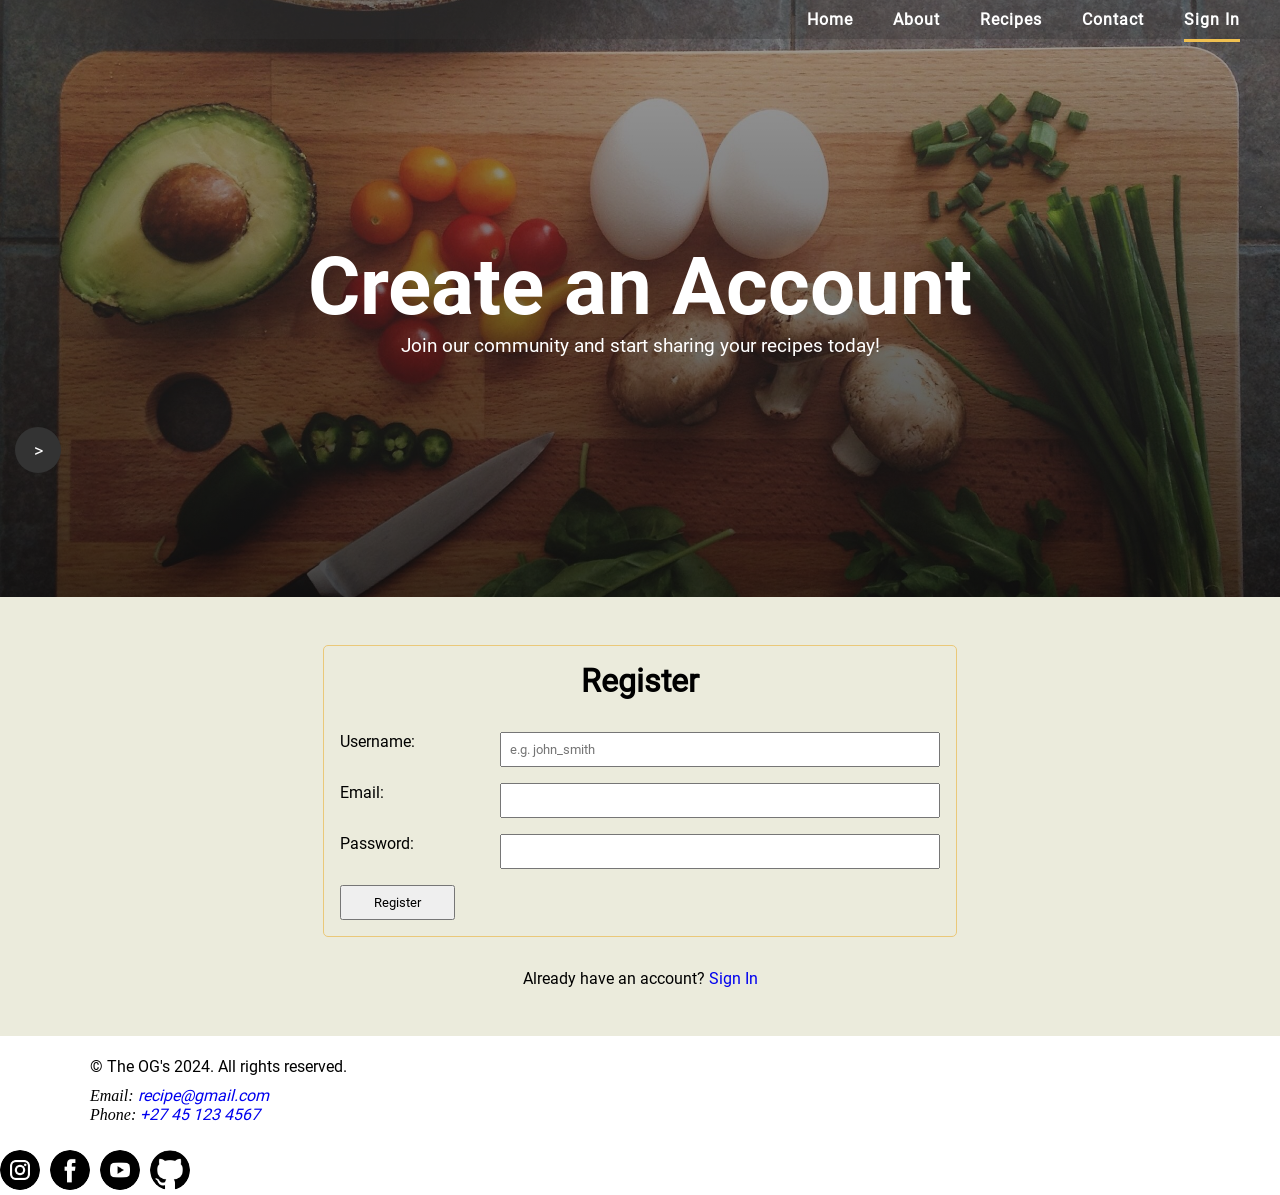
==== register.html @ 09a9b8b5 "Initial upload" ====
<!DOCTYPE html>
<html lang="en">
  <head>
    <meta charset="UTF-8" />
    <meta name="viewport" content="width=device-width, initial-scale=1.0" />
    <title>Register | Recipes</title>
    <link rel="stylesheet" type="text/css" href="style.css" />
  </head>
  <body>
    <nav class="navbar">
      <ul class="nav-list">
        <li class="nav-item">
          <a href="index.html" class="nav-link">Home</a>
        </li>
        <li class="nav-item">
          <a href="about.html" class="nav-link">About</a>
        </li>
        <li class="nav-item">
          <a href="recipes.html" class="nav-link">Recipes</a>
        </li>
        <li class="nav-item">
          <a href="contact.html" class="nav-link">Contact</a>
        </li>
        <li class="nav-item">
          <a href="signIn.html" class="nav-link active">Sign In</a>
        </li>
      </ul>
    </nav>

    <!--start Sidebar-->
    <!-- Toggle checkbox (hidden) -->
    <input type="checkbox" id="toggle-sidebar" class="toggle-checkbox" />

    <!-- Label acting as a button -->
    <label for="toggle-sidebar" class="toggle-button"></label>
    <div class="sidebar">
      <nav>
        <ul>
          <li><a href="#">Home</a></li>
          <li><a href="#">About</a></li>
          <li><a href="#">Services</a></li>
          <li><a href="#">Contact</a></li>
        </ul>
      </nav>
    </div>
    <!--end Sidebar-->

    <header>
      <h1>Create an Account</h1>
      <p>Join our community and start sharing your recipes today!</p>
    </header>

    <main>
      <section id="signup-sn">
        <section class="container">
          <form action="register_user.html" method="post">
            <h2>Register</h2>
            <label for="new-username"
              >Username:
              <input
                type="text"
                id="new-username"
                name="username"
                placeholder="e.g. john_smith"
                required
            /></label>
            <label for="email"
              >Email: <input type="email" id="email" name="email" required
            /></label>

            <label for="new-password"
              >Password:
              <input type="password" id="new-password" name="password" required
            /></label>
            <input type="submit" value="Register" />
          </form>
          <p>Already have an account? <a href="signIn.html">Sign In</a></p>
        </section>
      </section>
    </main>
    <script src="navigator-info.js"></script>
    <footer>
      <section class="container">
        <p>&copy; The OG's 2024. All rights reserved.</p>
        <address role="contentinfo">
          Email: <a href="mailto:recipe@gmail.com">recipe@gmail.com</a><br />
          Phone: <a href="tel:+27451234567">+27 45 123 4567</a>
        </address>
      </section>
      <!--Begin social buttons-->

      <!--TODO replace links with relevant locations-->
      <div class="social-buttons">
        <a
          href="https://www.instagram.com"
          class="social-button instagram"
          aria-label="Instagram"
          target="_blank"
        ></a>
        <a
          href="https://www.facebook.com"
          class="social-button facebook"
          aria-label="Facebook"
          target="_blank"
        ></a>
        <a
          href="https://www.youtube.com"
          class="social-button youtube"
          aria-label="YouTube"
          target="_blank"
        ></a>
        <a
          href="https://www.github.com"
          class="social-button github"
          aria-label="GitHub"
          target="_blank"
        ></a>
      </div>
      <!--End social buttons-->
    </footer>
  </body>
</html>
---- style.css ----
/************** DEFAULT CSS ACROSS ALL PAGES ************/

/* use fonts */
@font-face {
  font-family: Roboto-Regular;
  src: url("font/Roboto-Regular.ttf");
}

@font-face {
  font-family: Roboto-Bold;
  src: url("font/Roboto-Bold.ttf");
}

/* remove default browser paddings and margins */
* {
  padding: 0;
  margin: 0;
}

 /* Center align the overlay content */
 .overlay {
  display: flex; /* Enable flexbox */
  flex-direction: column; /* Stack children vertically */
  align-items: center; /* Center items horizontally */
  justify-content: center; /* Center items vertically */
  height: 100%; /* Full height of the header */
  text-align: center; /* Center text */
}

/* Style for the search bar */
.search-bar {
  display: flex; /* Flexbox for horizontal alignment */
  align-items: center; /* Center items vertically */
  margin: 20px 0; /* Add vertical space */
}

#searchRecipeTab {
  width: 300px; /* Adjust width to your preference */
  padding: 10px; /* Padding for comfort */
  border: 2px solid #ccc; /* Border style */
  border-radius: 20px; /* Rounded edges for oval shape */
  outline: none; /* Remove default outline */
  font-size: 16px; /* Font size */
}

/* Style for the search button */
button {
  padding: 10px 20px; /* Padding for the button */
  border: none; /* Remove default border */
  border-radius: 20px; /* Rounded edges for oval shape */
  background-color: #28a745; /* Green background */
  color: white; /* Text color */
  font-size: 16px; /* Font size */
  cursor: pointer; /* Pointer cursor on hover */
  margin-left: 10px; /* Space between search bar and button */
}

/* Optional: Add hover effect for button */
button:hover {
  background-color: #218838; /* Darker green on hover */
}

h1 {
  font-family: Roboto-Bold;
  font-weight: bold;
}

h2,
h3,
a,
p,
textarea,
input,
label {
  font-family: Roboto-Regular;
}

a {
  text-decoration: none;
}

.btn {
  text-decoration: none;
  padding: 1.5rem 4rem;
  color: rgb(32, 29, 22);
  background-color: #dfcb1a;
  margin-top: 1rem;
  border-radius: 5px;
  font-weight: bold;
  border: none;
}

.btn:hover {
  background-color: #e7d645;
  transition: all 500ms ease-in;
  cursor: pointer;
}

.active {
  border-bottom: 3px #f0c050 solid;
}

hr {
  display: block;
  margin-bottom: 2rem;
  border: 0;
  border-top: 1px #c4c9c9 solid;
  width: 100%;
}
/*--------------------------------------------------------------------------------------------------------------*/
/* Begin Navbar */
.navbar {
  width: 100%;
  display: flex;
  justify-content: flex-end; /* Aligns items to the right */
  align-items: center; /* Centers items vertically within the navbar */
  background-color: rgba(51, 51, 51, 0.3); /* Transparent background */
  position: fixed; /* Fix the navbar at the top */
  top: 0;
  right: 0;
  z-index: 1000;
  padding: 10px 20px;
  box-sizing: border-box;
}

/* List styling */
.nav-list {
  list-style-type: none;
  display: flex;
  margin: 0;
  padding: 0;
}

/* Nav items */
.nav-item {
  margin: 0 20px; /* Space between the links */
}

/* Nav links */
.nav-link {
  text-decoration: none;
  color: white; /* Text color */
  font-size: 16px;
  font-weight: 600;
  position: relative;
  padding: 10px 0; /* Padding for the links */
  transition: color 0.3s; /* Smooth color transition */
  letter-spacing: 1px;
}

/* Hover effect */
.nav-link::after {
  content: "";
  position: absolute;
  left: 0;
  right: 0;
  bottom: -5px; /* Position underline further from the text */
  height: 3px;
  background-color: transparent; /* Start with no color */
  transition: background-color 0.3s, transform 0.3s; /* Smooth transition */
  transform: scaleX(0); /* Start with the underline not visible */
}

/* Hover effect color change */
.nav-link:hover::after {
  background-color: #f0c050; /* Use a color similar to the underline in the image */
  transform: scaleX(1); /* Expand underline on hover */
}
/*End of navbar*/

/*--------------------------------------------------------------------------------------------------------------*/
/* begin Responsive Design for navbar*/
@media (max-width: 992px) {
  .nav-link {
    font-size: 14px; /* Slightly smaller text on smaller screens */
  }
}

@media (max-width: 768px) {
  .navbar {
    padding: 10px; /* Adjust padding for smaller screens */
  }

  .nav-list {
    gap: 10px; /* Reduce space between items */
  }
}

@media (max-width: 576px) {
  .nav-link {
    font-size: 12px; /* Even smaller text on very small screens */
    padding: 8px 0;
  }
}
/*end responsive design for navbar*/
/*--------------------------------------------------------------------------------------------------------------*/
/*Begin Sidebar*/

.toggle-checkbox {
  /*start by hiding the checkbox*/
  display: none;
}

.sidebar {
  position: fixed;
  top: 50%; /* Move to the middle of the screen */
  left: -300px;
  transform: translateY(-50%); /* Center vertically */
  width: 250px;
  height: auto; /* Adjust height based on content */
  background-color: #333;
  padding: 20px;
  transition: left 0.3s ease;
}

.sidebar nav ul {
  list-style-type: none;
  padding: 0;
}

.sidebar nav ul li {
  margin: 15px 0;
}

.sidebar nav ul li a {
  color: white;
  text-decoration: none;
  display: block;
}

/* Toggle button styling */
.toggle-button {
  position: fixed;
  top: 50%; /* Move to the middle of the screen */
  left: 15px;
  font-size: 18px; /* Smaller font size for the arrow */
  background: #333;
  color: white;
  padding: 8px;
  cursor: pointer;
  transition: left 0.3s ease; /* Smooth transition */
  z-index: 10; /* Ensure the button is on top */
  width: 30px;
  height: 30px;
  border-radius: 50%; /* Fully round  */
  text-align: center;
  display: flex;
  align-items: center;
  justify-content: center;
  transform: translateY(-50%); /* Center button vertically */
  border: none;
}

/* Arrow icon instead of text */
.toggle-button::after {
  content: ">"; /* Arrow symbol */
  font-size: 18px;
}

/* When the checkbox is checked, move the sidebar into view */
.toggle-checkbox:checked + .toggle-button + .sidebar {
  left: 0;
}

/* When sidebar is shown, shift toggle button */
.toggle-checkbox:checked + .toggle-button {
  left: 265px; /* Adjust based on sidebar width */
}
/*end Sidebar*/
/*--------------------------------------------------------------------------------------------------------------*/
/* Begin Responsive Design for sidebar*/
@media (max-width: 992px) {
  /* Adjust sidebar width for medium screens */
  .sidebar {
    width: 200px;
  }

  /* Adjust button position for medium screens */
  .toggle-button {
    left: 5px; /* Adjust as needed */
  }
}

@media (max-width: 768px) {
  /* Further adjust sidebar width for smaller screens */
  .sidebar {
    width: 150px;
  }

  /* Adjust button position for smaller screens */
  .toggle-button {
    left: 0; /* Move button closer to the screen edge */
  }
}

@media (max-width: 576px) {
  /* Adjust sidebar width for very small screens */
  .sidebar {
    width: 120px;
  }

  /* Adjust button position for very small screens */
  .toggle-button {
    left: 0; /* Ensure button is always visible */
  }
}
/* End Responsive Design for sidebar*/
/*--------------------------------------------------------------------------------------------------------------*/

/*Start Social buttons*/
.social-buttons {
  margin-top: 10px;
  display: flex;
  gap: 10px; /* Space between buttons */
}

.social-button {
  width: 40px;
  height: 40px;
  display: inline-block;
  background-size: cover; /* Cover background with icons */
  border-radius: 50%; /* Make buttons circular */
  transition: transform 0.3s, opacity 0.3s; /* Smooth hover effect */
}

/* Hover Effect */
.social-button:hover {
  transform: scale(1.1); /* Slightly enlarge on hover */
  opacity: 0.8; /* Reduce opacity on hover */
}

/* Specific Social Icons */
.social-button.instagram {
  background-image: url("img/instagram.png"); /* Replace with your icon paths */
}

.social-button.facebook {
  background-image: url("img/facebook.png");
}

.social-button.youtube {
  background-image: url("img/youtube.png");
}

.social-button.github {
  background-image: url("img/github.png");
}

/* container to wrap max width on all content */
.container {
  max-width: 1100px;
  margin: 0 auto;
  padding: 3rem 1rem;
}
main {
  background-color: #ebebdc;
}

/* header section of every page */
/*---------------------------------------------------------------------------------------------------*/
header {
  display: flex;
  flex-direction: column;
  align-items: center;
  text-align: center;
  padding: clamp(8rem, 30%, 15rem) 1rem; /* the vertical padding must 30% of parent but >= 8rem and <= 13rem */
  background: linear-gradient(rgba(0, 0, 0, 0.3), rgba(0, 0, 0, 0.7)),
    /* bottom, image */ url("img/avocado-bg.jpg");
  background-size: cover;
  background-position: 20% 10%;
  color: white;
}

header h1 {
  font-size: 5em;
  font-weight: 800;
}

header p {
  font-size: 1.2em;
}

#explore-btn {
  text-decoration: none;
  box-sizing: border-box;
  padding: 1.5rem 4rem;
  color: rgb(32, 29, 22);
  background-color: #dfcb1a;
  margin-top: 1rem;
  border-radius: 50px;
  font-weight: bold;
}

#explore-btn:hover {
  background-color: #e7d645;
  transition: all 300ms ease-in;
}
header span {
  color: #f0c050;
}

/* end of header section*/
/*--------------------------------------------------------------------------------------------------------------*/

/* section headings */
section h2 {
  text-align: center;
  margin-bottom: 2rem;
  font-size: 2rem;
  font-weight: bold;
}

/* form elements */
/*--------------------------------------------------------------------------------------------------------------*/
form {
  display: flex;
  flex-direction: column;
  max-width: 600px;
  padding: 1rem;
  width: 100%;
  border: 1px solid #eac879;
  border-radius: 5px;
  margin-bottom: 2rem;
}

label {
  display: flex;
  justify-content: space-between;
  margin-bottom: 1rem;
}
input,
textarea {
  width: 70%;
  padding: 0.5rem;
}

input[type="submit"] {
  width: fit-content;
  padding: 0.5rem 2rem;
}

textarea {
  resize: none;
  min-height: 10rem;
}

#frequency {
  padding: 0.5rem 2rem;
}

/* forms across all pages */
#login-sn .container,
#contact-sn .container,
#signup-sn .container {
  display: flex;
  flex-direction: column;
  align-items: center;
  justify-content: center;
}

/* end form style */
/*--------------------------------------------------------------------------------------------------------------*/

/* footer */
/*--------------------------------------------------------------------------------------------------------------*/

footer p {
  display: inline-block;
}

footer p,
footer address,
.social-buttons {
  margin: 5px 0;
}

footer .container {
  display: flex;
  flex-direction: column;
  align-items: flex-start;
  padding: 1rem; /* Adjust padding as needed */
}

address {
  float: right;
}

/* end footer */
/*--------------------------------------------------------------------------------------------------------------*/

/********************************* HOME PAGE ********************************/
.card {
  box-shadow: 0 4px 8px rgba(0, 0, 0, 0.1); /* Soft shadow for depth */
}

/* Hover effect for cards */
.card:hover {
  transform: translateY(-5px); /* Slightly lift the card */
  box-shadow: 0 8px 16px rgba(0, 0, 0, 0.1); /* Deepen the shadow */
  transition: transform 0.3s, box-shadow 0.5s; /* Smooth hover effect */
}
.main-content .description {
  text-align: center;
  margin-bottom: 2rem;
  color: rgb(32, 29, 22);
}
/* features section on home page */
#features article {
  padding: 0;
  column-count: 3;
  column-gap: 1rem;
}

#features hgroup {
  text-align: center;
  background-color: #f0c050;
  padding: 2rem;
  border-radius: 5px;
  min-height: 10rem;
  aspect-ratio: 1.8 / 1;
}

#features hgroup h3 {
  margin-bottom: 1rem;
}

#features hgroup p {
  color: rgb(32, 29, 22);
}

/* latest recipes section on home page */
#latest-recipes {
  background: rgb(245, 244, 238);
}

#latest-recipes p {
  text-align: center;
}

#latest-recipes ul {
  list-style: none;
  display: flex;
  justify-content: space-between;
  gap: 1rem;
}

#latest-recipes ul li {
  text-align: center;
  background-color: #ffffff;
  flex: 1;
  overflow: hidden;
  border-radius: 5px;
}

#latest-recipes li img {
  height: auto;
  width: 100%; /* ie8 */
  aspect-ratio: 1 / 1;
  object-fit: cover;
}

#latest-recipes li article {
  box-sizing: border-box;
  width: 100%; /* ie8 */
  padding: 1rem;
}

#latest-recipes li h3 {
  color: black;
}
#latest-recipes li p {
  color: #605e5e;
}

#latest-recipes li a {
  text-decoration: none;
  box-sizing: border-box;
  display: inline-block;
  max-height: 10%;
}

/* explore recipes section on home page */
#explore-sn {
}
#explore-sn .container {
  display: flex;
  flex-direction: column;
  align-items: center;
  width: 100%;
}

#explore-sn .container p {
  margin-bottom: 2rem;
  text-align: center;
}

#explore-sn .container ul {
  display: flex;
  justify-content: space-between;
  gap: 1rem;
  list-style: none;
  flex: 1;
  width: 100%;
}

#explore-sn .container li {
  width: 100%;
}

/* explore section image links */
.explore-link {
  display: inline-block;
  box-sizing: border-box;
  width: 100%;
  height: 100%;
  padding: clamp(5rem, 60%, 10rem) 0;
  background-size: cover;
  color: transparent;
  text-decoration: none;
  font-size: 2rem;
  text-align: center;
  border-radius: 5px;
  font-weight: bold;
}

li:nth-child(1) .explore-link {
  background-image: url("foodImages/food1.jpeg");
}

li:nth-child(1) .explore-link:hover {
  background: linear-gradient(rgba(0, 0, 0, 0.5), rgba(0, 0, 0, 0.5)),
    /* bottom, image */ url("foodImages/food1.jpeg");
  background-size: cover;
  transition: all 500ms ease-in;
  color: white;
}

li:nth-child(2) .explore-link {
  background-image: url("foodImages/cheesecake.jpg");
}

li:nth-child(2) .explore-link:hover {
  background: linear-gradient(rgba(0, 0, 0, 0.5), rgba(0, 0, 0, 0.5)),
    /* bottom, image */ url("foodImages/cheesecake.jpg");
  background-size: cover;
  transition: all 500ms ease-in;
  color: white;
}

li:nth-child(3) .explore-link {
  background-image: url("foodImages/italian.jpg");
}

li:nth-child(3) .explore-link:hover {
  background: linear-gradient(rgba(0, 0, 0, 0.5), rgba(0, 0, 0, 0.5)),
    /* bottom, image */ url("foodImages/italian.jpg");
  background-size: cover;
  transition: all 500ms ease-in;
  color: white;
}

#reviews-sn {
  padding-bottom: 4rem;
  background: rgb(245, 244, 238);
}

.slide-container {
  overflow-x: hidden;
  white-space: nowrap;
}
#reviews-sn .slide-container-inner {
  display: flex;
  white-space: nowrap;
  width: max-content;
}

.user-review {
  display: flex;
  gap: 1rem;
  background-color: #f0c050;
  padding: 2rem;
  border-radius: 5px;
  text-align: left;
  max-width: 400px;
  white-space: wrap;
  margin-right: 0.5rem;
  min-height: 8rem;
}

.user-review img {
  max-height: 2.5rem;
  aspect-ratio: 1 / 1;
}

.user-review hgroup {
  display: flex;
  flex-direction: column;
  height: 100%;
}
.user-review hgroup p {
  text-align: left;
  color: rgb(32, 29, 22);
}

.review-author {
  margin-top: auto;
}

@keyframes scroll {
  from {
    transform: translateX(0); /* Start from the beginning */
  }
  to {
    transform: translateX(
      -50%
    ); /* Move the entire container by 50% of its width */
  }
}
/* newsletter section */
#newsletter .container {
  padding: 8rem 0;
}

#newsletter {
  width: 100%;
  background: linear-gradient(rgba(0, 0, 0, 0.6), rgba(0, 0, 0, 0.5)),
    /* bottom, image */ url("img/spices.jpg");
  background-size: cover;
  background-position: 20% 35%;
  color: white;
}

#newsletter form {
  border: none;
  margin-bottom: 0;
}

.newsletter-content {
  display: flex;
  justify-content: space-between;
  align-items: center;
}

.newsletter-content p,
.newsletter-content form {
  font-size: 1.3em;
}

.newsletter-content p {
  max-width: 30rem;
  margin-right: 5rem;
  color: rgb(232, 232, 232);
}

/*Submit Recipe Page----------------------------------------------------------------------------------------*/
#submit-recipe {
  background-color: #f0efc6;
}
#submit-recipe .container {
  display: flex;
  justify-content: center;
  align-items: center;
  min-height: 100vh;
}
#recipe-name:focus {
  outline: none;
  border-color: rgb(248, 232, 1);
  box-shadow: 0 0 10px rgba(248, 232, 1);
}

#recipe-desc:focus {
  outline: none;
  border-color: rgb(248, 232, 1);
  box-shadow: 0 0 10px rgba(248, 232, 1);
}

/*Submit Recipe Page----------------------------------------------------------------------------------------*/

/*Recipe Page----------------------------------------------------------------------------------------*/
.recipe-dashboard {
  display: flex;
  justify-content: space-around;
}

.recipe-cards {
  display: flex;
  flex-wrap: wrap;
  justify-content: space-around;
}

.recipe-card {
  border: 1px solid #ddd;
  border-radius: 10px;
  box-shadow: 0 4px 8px rgba(0, 0, 0, 0.1);
  width: 250px; /* Fixed width */
  margin: 10px;
  overflow: hidden;

  transition: transform 0.3s ease, box-shadow 0.3s ease; /*allows if there are transistion effects that it is smooth and not instant*/
}

.recipe-card:hover {
  transform: scale(1.05); /*pop up card by 5 percent*/
  box-shadow: 0 8px 16px rgba(0, 0, 0, 0.2); /*enlarges the image and adds a box shadow where 0 is horizontal ofset, 8 is vertical offset , 16 is shadow raduis, 0.2 is 20 percent opacity*/
}
.recipe-card img {
  width: 100%;
  height: 150px;
  object-fit: cover;
}

.recipe-card h2 {
  font-size: 18px;
  padding: 10px;
}

.recipe-card .rating {
  padding: 0 10px;
}

.recipe-card .rating span {
  color: gold;
}

.recipe-card p {
  padding: 0 10px 10px;
  color: #555;
}

/* Responsive layout for smaller screens */
@media (max-width: 768px) {
  .recipe-card {
    width: calc(50% - 40px); /* Two cards per row */
  }
}

@media (max-width: 480px) {
  .recipe-card {
    width: 100%; /* One card per row */
  }
}

/*Recipe Page----------------------------------------------------------------------------------------*/
/********************** ABOUT PAGE ****************************/
#team .members {
  display: flex;
  justify-content: space-between;
}

#intro {
  background-color: #ebebdc;
  background-image: url("https://www.transparenttextures.com/patterns/food.png");
}

#intro-2 {
  background: rgb(245, 244, 238);
}
#intro h1,
#intro-2 h1 {
  font-size: 2rem;
  margin-bottom: 1rem;
}

#intro p,
#intro-2 p {
  color: rgb(32, 29, 22);
}

#intro h1 {
  margin: 1rem 0;
}

#intro hgroup,
#intro-2 hgroup {
  max-width: 35rem;
}
#intro .container,
#intro-2 .container {
  display: flex;
  justify-content: space-between;
  align-items: center;
}

#intro img,
#intro-2 img {
  max-height: 22rem;
  box-shadow: #333;
}

#team h1 {
  font-size: 2rem;
  margin-bottom: 2rem;
  text-align: center;
}
#team article h1 {
  font-size: 1.5rem;
}
#team article img {
  width: 100%;
  height: auto;
  aspect-ratio: 1 / 1;
  object-fit: cover;
}

#team .members hgroup {
  text-align: center;
  margin: 1rem;
}
#team article {
  max-width: 20rem;
  text-align: center;
  background-color: rgb(245, 244, 238);
  padding: 1rem;
  border-radius: 5px;
}
@media only screen and (max-width: 800px) {
  #intro .container,
  #intro-2 .container {
    flex-direction: column;
    text-align: center;
  }

  #team .members {
    flex-direction: column;
    align-items: center;
  }

  #team hgroup p {
    color: rgb(255, 254, 253);
  }

  #team article {
    margin-bottom: 1rem;
  }
}

@media only screen and (max-width: 650px) {
  /* media queries for forms */
  form {
    align-items: center;
    border: none;
  }
  label {
    flex-direction: column;
    width: 80%;
  }

  input,
  textarea {
    width: 100%;
  }

  /* media queries for features */
  #features article {
    column-count: 1;
    aspect-ratio: unset;
  }

  #features hgroup {
    margin-bottom: 1rem;
  }

  #latest-recipes ul {
    flex-direction: column;
  }

  /* media queries for explore section */
  #explore-sn .container ul {
    display: block;
  }

  .explore-link {
    width: 100%;
    padding: 5rem;
    margin-bottom: 1rem;
    margin-top: 0;
  }

  li:nth-child(1) .explore-link {
    background: linear-gradient(rgba(0, 0, 0, 0.5), rgba(0, 0, 0, 0.5)),
      /* bottom, image */ url("foodImages/food1.jpeg");
    background-size: cover;
    transition: all 500ms ease-in;
    color: white;
  }

  li:nth-child(2) .explore-link {
    background: linear-gradient(rgba(0, 0, 0, 0.5), rgba(0, 0, 0, 0.5)),
      /* bottom, image */ url("foodImages/cheesecake.jpg");
    background-size: cover;
    transition: all 500ms ease-in;
    color: white;
  }

  li:nth-child(3) .explore-link {
    background: linear-gradient(rgba(0, 0, 0, 0.5), rgba(0, 0, 0, 0.5)),
      /* bottom, image */ url("foodImages/italian.jpg");
    background-size: cover;
    transition: all 500ms ease-in;
    color: white;
  }

  /* media queries for newsletter*/
  .newsletter-content {
    flex-direction: column;
    text-align: center;
    justify-content: center;
    font-size: 0.8em;
  }

  .newsletter-content p {
    margin-right: 0;
  }
}

/*-----------------------------------------------------------------------------------------------------------*/
/*Recipe-Detail*/

#myHeader{
  display: flex;
  flex-direction: column;
  align-items: center;
  text-align: center;
  padding: clamp(8rem, 30%, 15rem) 1rem; /* the vertical padding must 30% of parent but >= 8rem and <= 13rem */
  background: linear-gradient(rgba(0, 0, 0, 0.3), rgba(0, 0, 0, 0.7)),
    /* bottom, image */ url("img/avocado-bg.jpg");
  background-size: cover;
  background-position: 20% 10%;
  color: white;
}

#recipe-detail {
  width : 35%;
  height : 35%;
  border: black solid 1px;
}

#recipe-discription {
  font-size: 25px;
  margin-bottom: 20px;
  text-align: center;
}

#recipe-detail {
  width: 35%;
  height: auto; /* Maintain aspect ratio */
  display: block; /* Ensures margin auto works */
  margin: 0 auto 20px auto; /* Centers horizontally and adds margin at the bottom */
  border: black solid 1px;
  border-radius: 10px;
  max-width: 100%;
  text-align: center;
}

#myh2{
  font-size: 24px;
  color: #ff5722;
  margin-bottom: 10px;
  border-bottom: 2px solid #ff5722;
}
.recipe-Section {
  max-width: 800px;
  margin: 20px auto;
  padding: 20px;
  background-color: white;
  border-radius: 10px;
  box-shadow: 0 4px 8px rgba(0, 0, 0, 0.1);
}
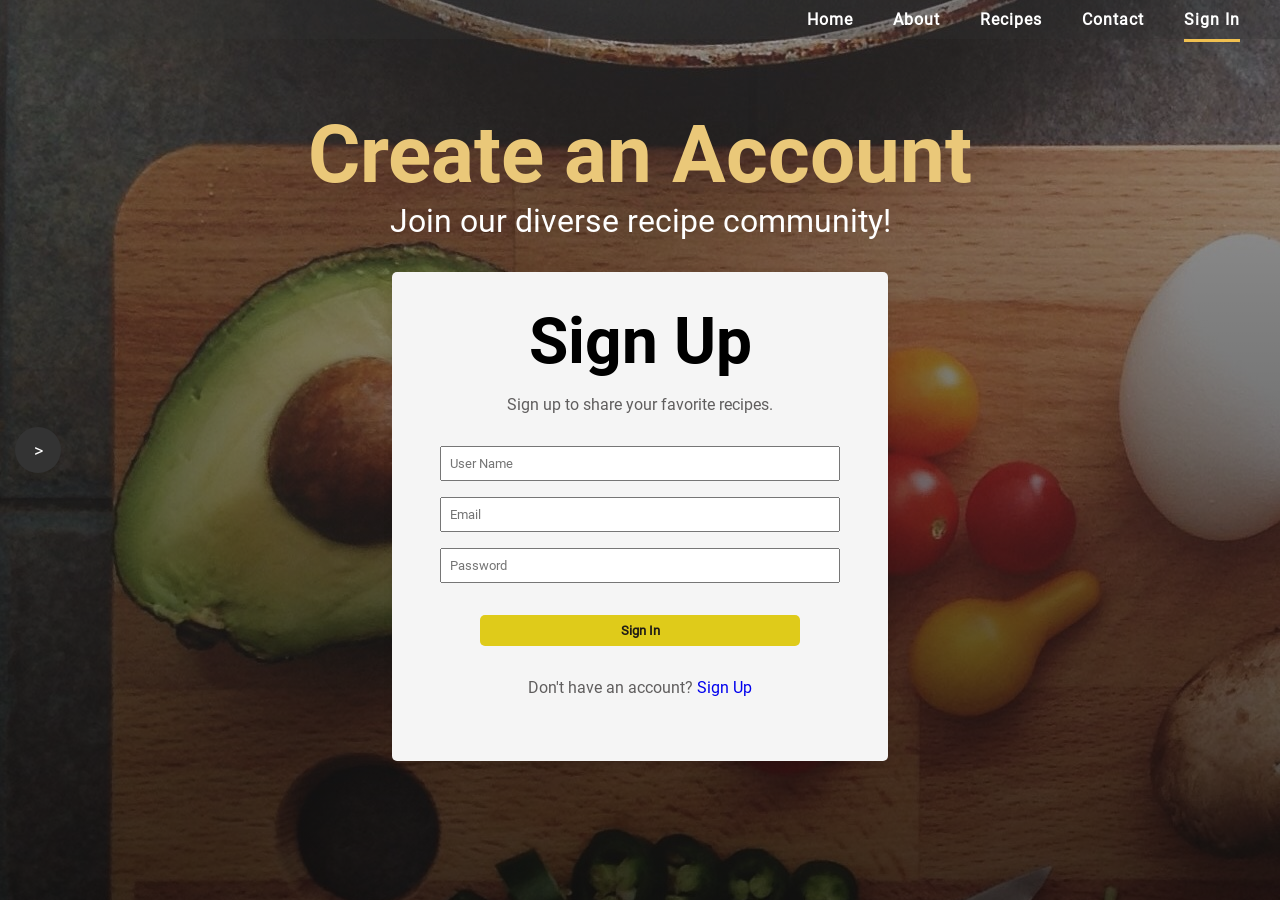
==== commit 41e0e377: "sign up page appearance" ====
--- a/register.html
+++ b/register.html
@@ -3,10 +3,10 @@
   <head>
     <meta charset="UTF-8" />
     <meta name="viewport" content="width=device-width, initial-scale=1.0" />
-    <title>Register | Recipes</title>
+    <title>Sign In | Recipes</title>
     <link rel="stylesheet" type="text/css" href="style.css" />
   </head>
-  <body>
+  <body id="signIn">
     <nav class="navbar">
       <ul class="nav-list">
         <li class="nav-item">
@@ -45,78 +45,48 @@
     </div>
     <!--end Sidebar-->
 
-    <header>
-      <h1>Create an Account</h1>
-      <p>Join our community and start sharing your recipes today!</p>
-    </header>
+    <main>
+      <section id="login-sn">
+        <div class="bg">
+          <section class="container">
+            <hgroup>
+              <h1>Create an Account</h1>
+              <p>Join our diverse recipe community!</p>
+            </hgroup>
+            <form class="card" action="login.html" method="post">
+              <h1>Sign Up</h1>
+              <p>Sign up to share your favorite recipes.</p>
 
-    <main>
-      <section id="signup-sn">
-        <section class="container">
-          <form action="register_user.html" method="post">
-            <h2>Register</h2>
-            <label for="new-username"
-              >Username:
               <input
+                placeholder="User Name"
                 type="text"
-                id="new-username"
+                id="username"
                 name="username"
-                placeholder="e.g. john_smith"
                 required
-            /></label>
-            <label for="email"
-              >Email: <input type="email" id="email" name="email" required
-            /></label>
+              />
 
-            <label for="new-password"
-              >Password:
-              <input type="password" id="new-password" name="password" required
-            /></label>
-            <input type="submit" value="Register" />
-          </form>
-          <p>Already have an account? <a href="signIn.html">Sign In</a></p>
-        </section>
+              <input
+                placeholder="Email"
+                type="email"
+                id="email"
+                name="email"
+                required
+              />
+
+              <input
+                placeholder="Password"
+                type="password"
+                id="password"
+                name="password"
+                required
+              />
+
+              <input class="btn" type="submit" value="Sign In" />
+              <p>Don't have an account? <a href="register.html">Sign Up</a></p>
+            </form>
+          </section>
+        </div>
       </section>
     </main>
-    <script src="navigator-info.js"></script>
-    <footer>
-      <section class="container">
-        <p>&copy; The OG's 2024. All rights reserved.</p>
-        <address role="contentinfo">
-          Email: <a href="mailto:recipe@gmail.com">recipe@gmail.com</a><br />
-          Phone: <a href="tel:+27451234567">+27 45 123 4567</a>
-        </address>
-      </section>
-      <!--Begin social buttons-->
-
-      <!--TODO replace links with relevant locations-->
-      <div class="social-buttons">
-        <a
-          href="https://www.instagram.com"
-          class="social-button instagram"
-          aria-label="Instagram"
-          target="_blank"
-        ></a>
-        <a
-          href="https://www.facebook.com"
-          class="social-button facebook"
-          aria-label="Facebook"
-          target="_blank"
-        ></a>
-        <a
-          href="https://www.youtube.com"
-          class="social-button youtube"
-          aria-label="YouTube"
-          target="_blank"
-        ></a>
-        <a
-          href="https://www.github.com"
-          class="social-button github"
-          aria-label="GitHub"
-          target="_blank"
-        ></a>
-      </div>
-      <!--End social buttons-->
-    </footer>
   </body>
 </html>
--- a/style.css
+++ b/style.css
@@ -17,8 +17,8 @@
   margin: 0;
 }
 
- /* Center align the overlay content */
- .overlay {
+/* Center align the overlay content */
+.overlay {
   display: flex; /* Enable flexbox */
   flex-direction: column; /* Stack children vertically */
   align-items: center; /* Center items horizontally */
@@ -1016,7 +1016,7 @@
 /*-----------------------------------------------------------------------------------------------------------*/
 /*Recipe-Detail*/
 
-#myHeader{
+#myHeader {
   display: flex;
   flex-direction: column;
   align-items: center;
@@ -1030,8 +1030,8 @@
 }
 
 #recipe-detail {
-  width : 35%;
-  height : 35%;
+  width: 35%;
+  height: 35%;
   border: black solid 1px;
 }
 
@@ -1052,7 +1052,7 @@
   text-align: center;
 }
 
-#myh2{
+#myh2 {
   font-size: 24px;
   color: #ff5722;
   margin-bottom: 10px;
@@ -1065,4 +1065,88 @@
   background-color: white;
   border-radius: 10px;
   box-shadow: 0 4px 8px rgba(0, 0, 0, 0.1);
-}+}
+
+#signIn main {
+  height: 100vh;
+
+  background-size: cover;
+}
+
+#signIn section {
+  box-sizing: border-box;
+  height: 100%;
+}
+
+#signIn header {
+  background: none;
+  padding: 10rem 0;
+  color: #333;
+}
+
+#signIn form {
+  border: none;
+  background-color: rgb(245, 245, 245);
+  padding: 2rem 3rem;
+  max-width: 25rem;
+}
+
+#signIn form h1 {
+  font-size: 4em;
+  text-align: center;
+  margin-bottom: 1rem;
+}
+
+label {
+  align-items: center;
+}
+#signIn form p {
+  text-align: center;
+  margin-bottom: 2rem;
+  color: #605e5e;
+}
+
+#signIn form p:first-child {
+  margin-bottom: 2rem;
+}
+
+#signIn form input {
+  box-sizing: border-box;
+  margin-bottom: 1rem;
+  width: 100%;
+}
+
+#signIn form p:last-child {
+  text-align: center;
+  margin-top: 1rem;
+}
+
+#signIn form input[type="submit"] {
+  width: 80%;
+  align-self: center;
+}
+
+.bg {
+  width: 100%;
+  height: 100%;
+  background: linear-gradient(rgba(0, 0, 0, 0.3), rgba(0, 0, 0, 0.7)),
+    /* bottom, image */ url("img/avocado-bg.jpg");
+}
+
+#login-sn .container {
+  align-items: center;
+  gap: 1rem;
+}
+#login-sn hgroup {
+  color: white;
+  text-align: center;
+  margin-bottom: 1rem;
+}
+#login-sn hgroup h1 {
+  font-size: 5em;
+  color: #eac879;
+}
+
+#login-sn hgroup p {
+  font-size: 2em;
+}
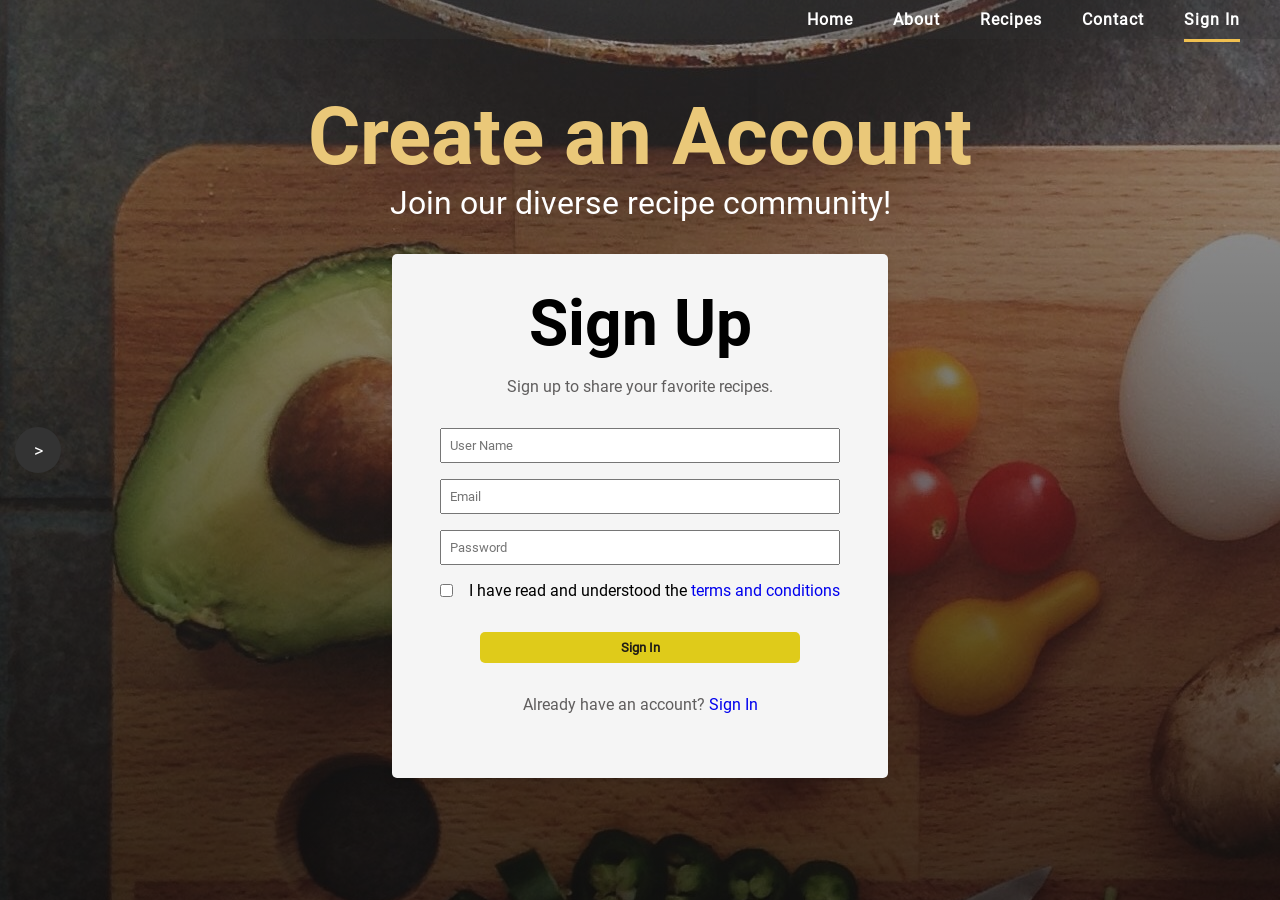
==== commit e151e8d2: "added terms and conditions" ====
--- a/register.html
+++ b/register.html
@@ -80,9 +80,15 @@
                 name="password"
                 required
               />
-
+              <label for="terms">
+                <input type="checkbox" id="terms" name="terms" value="Bike" />
+                <span
+                  >I have read and understood the
+                  <a href="terms.html">terms and conditions</a>
+                </span>
+              </label>
               <input class="btn" type="submit" value="Sign In" />
-              <p>Don't have an account? <a href="register.html">Sign Up</a></p>
+              <p>Already have an account? <a href="signIn.html">Sign In</a></p>
             </form>
           </section>
         </div>
--- a/style.css
+++ b/style.css
@@ -1126,6 +1126,14 @@
   align-self: center;
 }
 
+#signIn form input[type="checkbox"] {
+  width: min-content;
+  box-sizing: border-box;
+  display: inline;
+  height: 100%;
+  margin-bottom: 0;
+}
+
 .bg {
   width: 100%;
   height: 100%;
